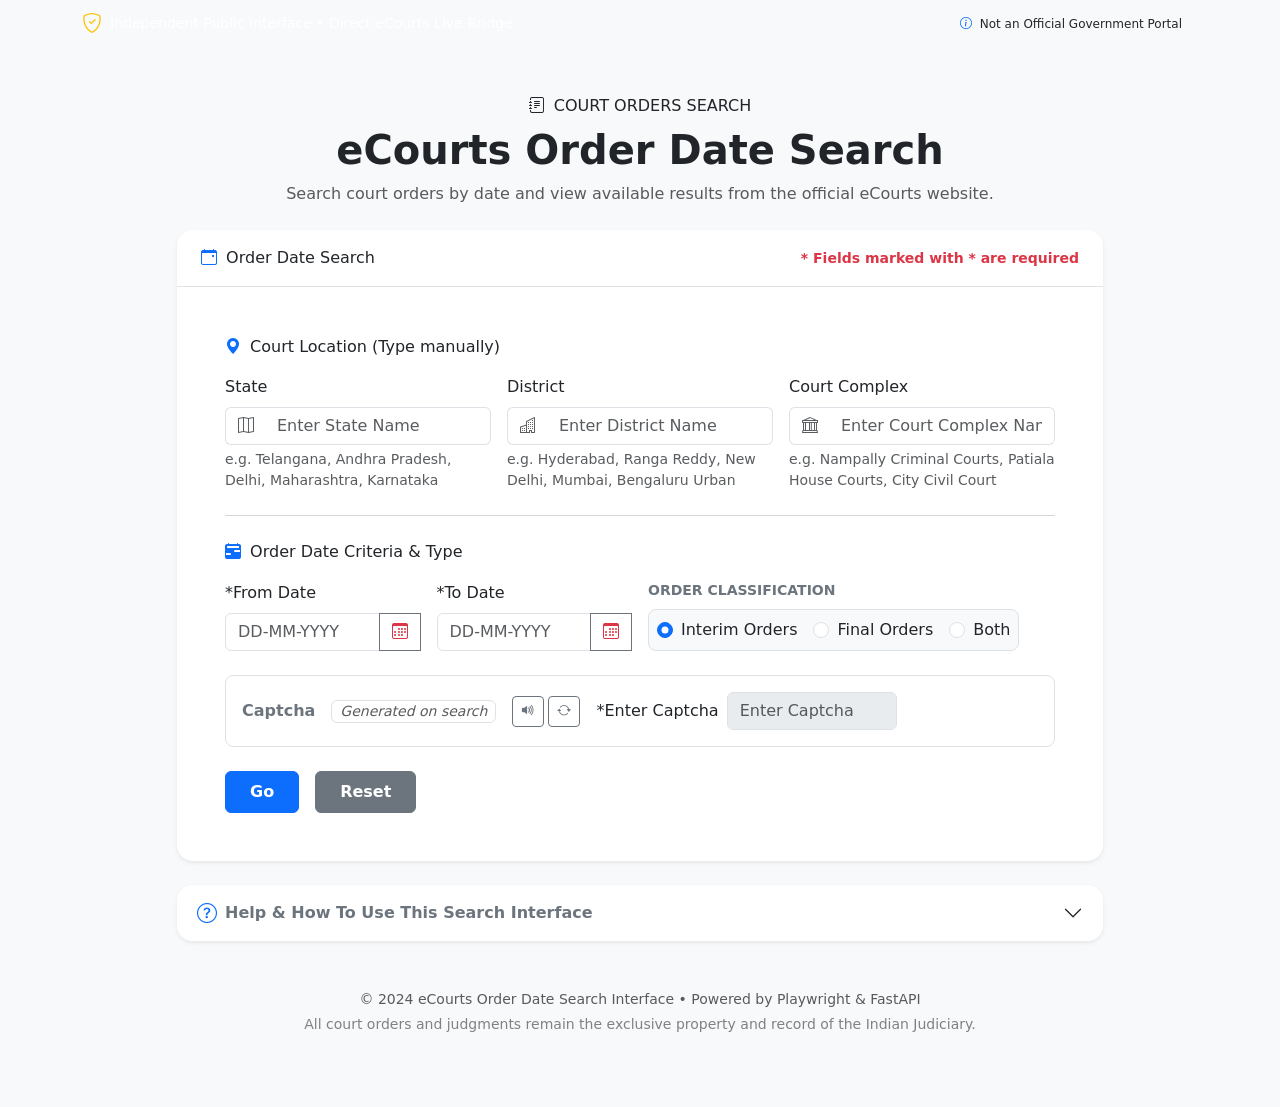
==== ecourts-order-date-search/frontend/index.html @ 29363b49 "E-courts order-date" ====
<!DOCTYPE html>
<html lang="en">
<head>
    <meta charset="UTF-8">
    <meta name="viewport" content="width=device-width, initial-scale=1.0">
    <title>eCourts Order Date Search | Official Order Retrieval</title>
    <meta name="description" content="Search court orders by date and view available results from the official eCourts website. Independent search portal.">
    
    <!-- Google Fonts: Inter -->
    <link rel="preconnect" href="https://fonts.googleapis.com">
    <link rel="preconnect" href="https://fonts.gstatic.com" crossorigin>
    <link href="https://fonts.googleapis.com/css2?family=Inter:wght@300;400;500;600;700&display=swap" rel="stylesheet">
    
    <!-- Bootstrap 5 CSS -->
    <link href="https://cdn.jsdelivr.net/npm/bootstrap@5.3.3/dist/css/bootstrap.min.css" rel="stylesheet">
    <!-- Bootstrap Icons -->
    <link rel="stylesheet" href="https://cdn.jsdelivr.net/npm/bootstrap-icons@1.11.3/font/bootstrap-icons.min.css">
    
    <!-- Custom CSS -->
    <link rel="stylesheet" href="/static/css/style.css">
</head>
<body class="bg-light">

    <!-- Top Navigation / Disclaimer Banner -->
    <header class="navbar-banner py-2 text-white">
        <div class="container d-flex justify-content-between align-items-center flex-wrap gap-2">
            <div class="d-flex align-items-center gap-2">
                <i class="bi bi-shield-check text-warning fs-5"></i>
                <span class="small fw-medium">Independent Public Interface &bull; Direct eCourts Live Bridge</span>
            </div>
            <div class="badge bg-light text-dark fw-normal rounded-pill px-3 py-1">
                <i class="bi bi-info-circle me-1 text-primary"></i> Not an Official Government Portal
            </div>
        </div>
    </header>

    <main class="container my-4 my-md-5">
        <!-- Main Card Container -->
        <div class="row justify-content-center">
            <div class="col-12 col-xl-10">

                <!-- Header Section -->
                <div class="text-center mb-4">
                    <div class="portal-badge mb-2">
                        <i class="bi bi-journal-text me-1"></i> COURT ORDERS SEARCH
                    </div>
                    <h1 class="portal-title fw-bold">eCourts Order Date Search</h1>
                    <p class="portal-subtitle text-muted mx-auto">
                        Search court orders by date and view available results from the official eCourts website.
                    </p>
                </div>

                <!-- Search Card -->
                <div class="card shadow-sm border-0 rounded-4 overflow-hidden search-card">
                    <div class="card-header bg-white border-bottom py-3 px-4 d-flex justify-content-between align-items-center flex-wrap gap-2">
                        <div class="d-flex align-items-center gap-2">
                            <span class="active-tab-indicator">
                                <i class="bi bi-calendar-event text-primary me-1"></i> Order Date Search
                            </span>
                        </div>
                        <span class="text-danger small fw-semibold">
                            * Fields marked with * are required
                        </span>
                    </div>

                    <div class="card-body p-4 p-md-5">
                        <form id="orderDateSearchForm" novalidate>
                            
                            <!-- Location Section -->
                            <div class="section-label mb-3">
                                <i class="bi bi-geo-alt-fill text-primary me-1"></i>
                                <span>Court Location (Type manually)</span>
                            </div>

                            <div class="row g-3 mb-4">
                                <!-- State Text Input -->
                                <div class="col-md-4">
                                    <label for="stateInput" class="form-label required-field">State</label>
                                    <div class="input-group">
                                        <span class="input-group-text bg-white border-end-0"><i class="bi bi-map text-muted"></i></span>
                                        <input type="text" class="form-control border-start-0" id="stateInput" name="state" placeholder="Enter State Name" required autocomplete="off">
                                    </div>
                                    <div class="invalid-feedback" id="stateFeedback">Please enter a valid State name.</div>
                                    <div class="form-text small">e.g. Telangana, Andhra Pradesh, Delhi, Maharashtra, Karnataka</div>
                                </div>

                                <!-- District Text Input -->
                                <div class="col-md-4">
                                    <label for="districtInput" class="form-label required-field">District</label>
                                    <div class="input-group">
                                        <span class="input-group-text bg-white border-end-0"><i class="bi bi-buildings text-muted"></i></span>
                                        <input type="text" class="form-control border-start-0" id="districtInput" name="district" placeholder="Enter District Name" required autocomplete="off">
                                    </div>
                                    <div class="invalid-feedback" id="districtFeedback">Please enter a valid District name.</div>
                                    <div class="form-text small">e.g. Hyderabad, Ranga Reddy, New Delhi, Mumbai, Bengaluru Urban</div>
                                </div>

                                <!-- Court Complex Text Input -->
                                <div class="col-md-4">
                                    <label for="courtComplexInput" class="form-label required-field">Court Complex</label>
                                    <div class="input-group">
                                        <span class="input-group-text bg-white border-end-0"><i class="bi bi-bank text-muted"></i></span>
                                        <input type="text" class="form-control border-start-0" id="courtComplexInput" name="court_complex" placeholder="Enter Court Complex Name" required autocomplete="off">
                                    </div>
                                    <div class="invalid-feedback" id="courtComplexFeedback">Please enter a valid Court Complex name.</div>
                                    <div class="form-text small">e.g. Nampally Criminal Courts, Patiala House Courts, City Civil Court</div>
                                </div>
                            </div>

                            <hr class="my-4 text-muted opacity-25">

                            <!-- Order Date Fields (matching screenshot) -->
                            <div class="section-label mb-3">
                                <i class="bi bi-calendar2-range-fill text-primary me-1"></i>
                                <span>Order Date Criteria &amp; Type</span>
                            </div>

                            <div class="row g-3 align-items-center mb-4">
                                <!-- From Date -->
                                <div class="col-12 col-md-4 col-lg-3">
                                    <label for="fromDateInput" class="form-label required-field">*From Date</label>
                                    <div class="input-group">
                                        <input type="text" class="form-control" id="fromDateInput" name="from_date" placeholder="DD-MM-YYYY" required pattern="\d{2}-\d{2}-\d{4}">
                                        <button class="btn btn-outline-secondary datepicker-btn" type="button" id="fromDateBtn" title="Choose date">
                                            <i class="bi bi-calendar3 text-danger"></i>
                                        </button>
                                        <input type="date" id="nativeFromDate" class="visually-hidden">
                                    </div>
                                    <div class="invalid-feedback" id="fromDateFeedback">Valid DD-MM-YYYY required.</div>
                                </div>

                                <!-- To Date -->
                                <div class="col-12 col-md-4 col-lg-3">
                                    <label for="toDateInput" class="form-label required-field">*To Date</label>
                                    <div class="input-group">
                                        <input type="text" class="form-control" id="toDateInput" name="to_date" placeholder="DD-MM-YYYY" required pattern="\d{2}-\d{2}-\d{4}">
                                        <button class="btn btn-outline-secondary datepicker-btn" type="button" id="toDateBtn" title="Choose date">
                                            <i class="bi bi-calendar3 text-danger"></i>
                                        </button>
                                        <input type="date" id="nativeToDate" class="visually-hidden">
                                    </div>
                                    <div class="invalid-feedback" id="toDateFeedback">Valid DD-MM-YYYY required.</div>
                                </div>

                                <!-- Order Type Radio Buttons -->
                                <div class="col-12 col-md-12 col-lg-6">
                                    <label class="form-label d-block text-secondary small fw-bold text-uppercase">Order Classification</label>
                                    <div class="order-type-radios p-2 rounded-3 bg-light border d-inline-flex flex-wrap gap-3">
                                        <div class="form-check form-check-inline m-0">
                                            <input class="form-check-input" type="radio" name="order_type" id="orderTypeInterim" value="interim" checked>
                                            <label class="form-check-label fw-medium" for="orderTypeInterim">Interim Orders</label>
                                        </div>
                                        <div class="form-check form-check-inline m-0">
                                            <input class="form-check-input" type="radio" name="order_type" id="orderTypeFinal" value="final">
                                            <label class="form-check-label fw-medium" for="orderTypeFinal">Final Orders</label>
                                        </div>
                                        <div class="form-check form-check-inline m-0">
                                            <input class="form-check-input" type="radio" name="order_type" id="orderTypeBoth" value="both">
                                            <label class="form-check-label fw-medium" for="orderTypeBoth">Both</label>
                                        </div>
                                    </div>
                                </div>
                            </div>

                            <!-- CAPTCHA Section (In-line as per screenshot) -->
                            <div class="captcha-container-box p-3 rounded-3 border mb-4 bg-white shadow-xs" id="captchaSection">
                                <div class="row align-items-center g-3">
                                    <div class="col-auto">
                                        <label class="form-label fw-semibold text-secondary mb-0">Captcha</label>
                                    </div>
                                    
                                    <!-- Captcha Image Display Box -->
                                    <div class="col-auto">
                                        <div class="captcha-display-frame d-flex align-items-center justify-content-center border rounded px-2" id="captchaFrame">
                                            <img id="captchaImage" src="" alt="CAPTCHA" class="d-none">
                                            <span id="captchaPlaceholderText" class="text-muted small fst-italic">Generated on search</span>
                                        </div>
                                    </div>

                                    <!-- Captcha Controls: Audio and Refresh -->
                                    <div class="col-auto d-flex gap-1">
                                        <button type="button" class="btn btn-outline-secondary btn-sm" id="captchaAudioBtn" title="Play Captcha Audio">
                                            <i class="bi bi-volume-up-fill"></i>
                                        </button>
                                        <button type="button" class="btn btn-outline-secondary btn-sm" id="captchaRefreshBtn" title="Refresh Captcha">
                                            <i class="bi bi-arrow-repeat"></i>
                                        </button>
                                    </div>

                                    <!-- Captcha Input Field -->
                                    <div class="col-12 col-sm-auto d-flex align-items-center gap-2">
                                        <label for="captchaInput" class="form-label required-field mb-0 text-nowrap">*Enter Captcha</label>
                                        <input type="text" class="form-control" id="captchaInput" name="captcha" placeholder="Enter Captcha" style="max-width: 170px;" autocomplete="off" disabled>
                                    </div>
                                    <div class="col-12 d-none" id="captchaHelperMessage">
                                        <div class="small text-primary">
                                            <i class="bi bi-info-circle me-1"></i> Click <strong>Go</strong> to begin; if CAPTCHA verification is required, it will appear here for you to solve.
                                        </div>
                                    </div>
                                </div>
                            </div>

                            <!-- Action Buttons: Go and Reset -->
                            <div class="d-flex align-items-center gap-3 mt-4">
                                <button type="submit" class="btn btn-primary px-4 py-2 fw-semibold d-flex align-items-center gap-2" id="goButton">
                                    <span class="spinner-border spinner-border-sm d-none" id="goSpinner" role="status" aria-hidden="true"></span>
                                    <span id="goButtonText">Go</span>
                                </button>
                                <button type="button" class="btn btn-secondary px-4 py-2 fw-semibold" id="resetButton">
                                    Reset
                                </button>
                            </div>

                        </form>
                    </div>
                </div>

                <!-- Status Feedback & Alerts Box -->
                <div class="mt-4" id="statusContainer" style="display: none;">
                    <div class="alert alert-dismissible fade show d-flex align-items-start gap-3 p-3 rounded-3 shadow-xs" id="statusAlert" role="alert">
                        <div id="statusIcon" class="fs-4"></div>
                        <div class="flex-grow-1">
                            <h6 class="alert-heading fw-bold mb-1" id="statusTitle">Searching...</h6>
                            <p class="mb-0 small" id="statusMessage">Processing your request...</p>
                            <!-- Progress Bar for searching state -->
                            <div class="progress mt-2 d-none" id="statusProgressBar" style="height: 6px;">
                                <div class="progress-bar progress-bar-striped progress-bar-animated bg-primary" role="progressbar" style="width: 100%"></div>
                            </div>
                        </div>
                        <button type="button" class="btn-close" data-bs-dismiss="alert" aria-label="Close"></button>
                    </div>
                </div>

                <!-- Results Section -->
                <div class="card shadow-sm border-0 rounded-4 overflow-hidden mt-4 d-none" id="resultsCard">
                    <div class="card-header bg-white py-3 px-4 d-flex justify-content-between align-items-center flex-wrap gap-2">
                        <div class="d-flex align-items-center gap-2">
                            <i class="bi bi-table text-primary fs-5"></i>
                            <h5 class="fw-bold mb-0">Court Order Records</h5>
                            <span class="badge bg-primary rounded-pill ms-2" id="resultsCountBadge">0 Orders</span>
                        </div>
                        <button class="btn btn-outline-secondary btn-sm" id="exportCsvBtn" title="Export displayed table">
                            <i class="bi bi-download me-1"></i> Export View
                        </button>
                    </div>
                    <div class="card-body p-0">
                        <div class="table-responsive">
                            <table class="table table-hover align-middle mb-0" id="resultsTable">
                                <thead class="table-light">
                                    <tr>
                                        <th scope="col" style="width: 60px;">#</th>
                                        <th scope="col">Case Number &amp; Type</th>
                                        <th scope="col">Party Names</th>
                                        <th scope="col">Order Date</th>
                                        <th scope="col">Order Type / No</th>
                                        <th scope="col">Presiding Court / Judge</th>
                                        <th scope="col" class="text-center" style="width: 170px;">Official Document</th>
                                    </tr>
                                </thead>
                                <tbody id="resultsTableBody">
                                    <!-- Rendered dynamically -->
                                </tbody>
                            </table>
                        </div>
                    </div>
                    <div class="card-footer bg-white text-muted small py-2 px-4 border-top">
                        <i class="bi bi-info-circle me-1 text-primary"></i> Document links open the official order directly from the eCourts portal in a new tab.
                    </div>
                </div>

                <!-- Collapsible Help / How To Section -->
                <div class="accordion shadow-sm rounded-4 border-0 mt-4 overflow-hidden" id="helpAccordion">
                    <div class="accordion-item border-0">
                        <h2 class="accordion-header" id="headingHelp">
                            <button class="accordion-button collapsed fw-semibold text-secondary bg-white" type="button" data-bs-toggle="collapse" data-bs-target="#collapseHelp" aria-expanded="false" aria-controls="collapseHelp">
                                <i class="bi bi-question-circle text-primary me-2 fs-5"></i> Help &amp; How To Use This Search Interface
                            </button>
                        </h2>
                        <div id="collapseHelp" class="accordion-collapse collapse" aria-labelledby="headingHelp" data-bs-parent="#helpAccordion">
                            <div class="accordion-body bg-white pt-2 pb-4 px-4 text-secondary">
                                <div class="row g-4">
                                    <div class="col-md-6">
                                        <h6 class="fw-bold text-dark"><i class="bi bi-1-circle-fill text-primary me-1"></i> Entering Location Fields</h6>
                                        <p class="small mb-2">
                                            Type the exact or standard names of the <strong>State</strong>, <strong>District</strong>, and <strong>Court Complex</strong>.
                                            Leading and trailing spaces are automatically trimmed.
                                        </p>
                                        <div class="p-2 bg-light rounded small">
                                            <strong>Example:</strong><br>
                                            State: <code>Delhi</code><br>
                                            District: <code>New Delhi</code><br>
                                            Court Complex: <code>Patiala House Courts</code>
                                        </div>
                                    </div>

                                    <div class="col-md-6">
                                        <h6 class="fw-bold text-dark"><i class="bi bi-2-circle-fill text-primary me-1"></i> Order Date Criteria</h6>
                                        <p class="small mb-2">
                                            Enter the date range in <code>DD-MM-YYYY</code> format. 
                                            You can click the calendar icon to use the system date picker.
                                        </p>
                                        <ul class="small mb-0 ps-3">
                                            <li><strong>Interim Orders:</strong> Orders issued during proceedings.</li>
                                            <li><strong>Final Orders:</strong> Concluding judgments and decrees.</li>
                                            <li><strong>Both:</strong> Retrieves all available orders.</li>
                                        </ul>
                                    </div>

                                    <div class="col-md-6">
                                        <h6 class="fw-bold text-dark"><i class="bi bi-3-circle-fill text-primary me-1"></i> CAPTCHA Verification</h6>
                                        <p class="small mb-0">
                                            When you click <strong>Go</strong>, the automated browser connects to the portal. If the official portal presents a CAPTCHA challenge, the challenge image will be displayed on screen. Type the characters into the <strong>*Enter Captcha</strong> box and submit to continue.
                                        </p>
                                    </div>

                                    <div class="col-md-6">
                                        <h6 class="fw-bold text-dark"><i class="bi bi-4-circle-fill text-primary me-1"></i> Official Document Links</h6>
                                        <p class="small mb-0">
                                            When results are found, click <strong>Open Official Order</strong>. It opens the authentic eCourts PDF link in a new secure browser tab. No copies are saved locally.
                                        </p>
                                    </div>
                                </div>
                            </div>
                        </div>
                    </div>
                </div>

                <!-- Footer -->
                <footer class="text-center text-muted small mt-5 mb-4">
                    <p class="mb-1">&copy; 2024 eCourts Order Date Search Interface &bull; Powered by Playwright &amp; FastAPI</p>
                    <p class="opacity-75">All court orders and judgments remain the exclusive property and record of the Indian Judiciary.</p>
                </footer>

            </div>
        </div>
    </main>

    <!-- Bootstrap 5 JS Bundle -->
    <script src="https://cdn.jsdelivr.net/npm/bootstrap@5.3.3/dist/js/bootstrap.bundle.min.js"></script>

    <!-- Modular Custom JavaScript Files -->
    <script src="/static/js/results.js"></script>
    <script src="/static/js/search.js"></script>
    <script src="/static/js/app.js"></script>
</body>
</html>
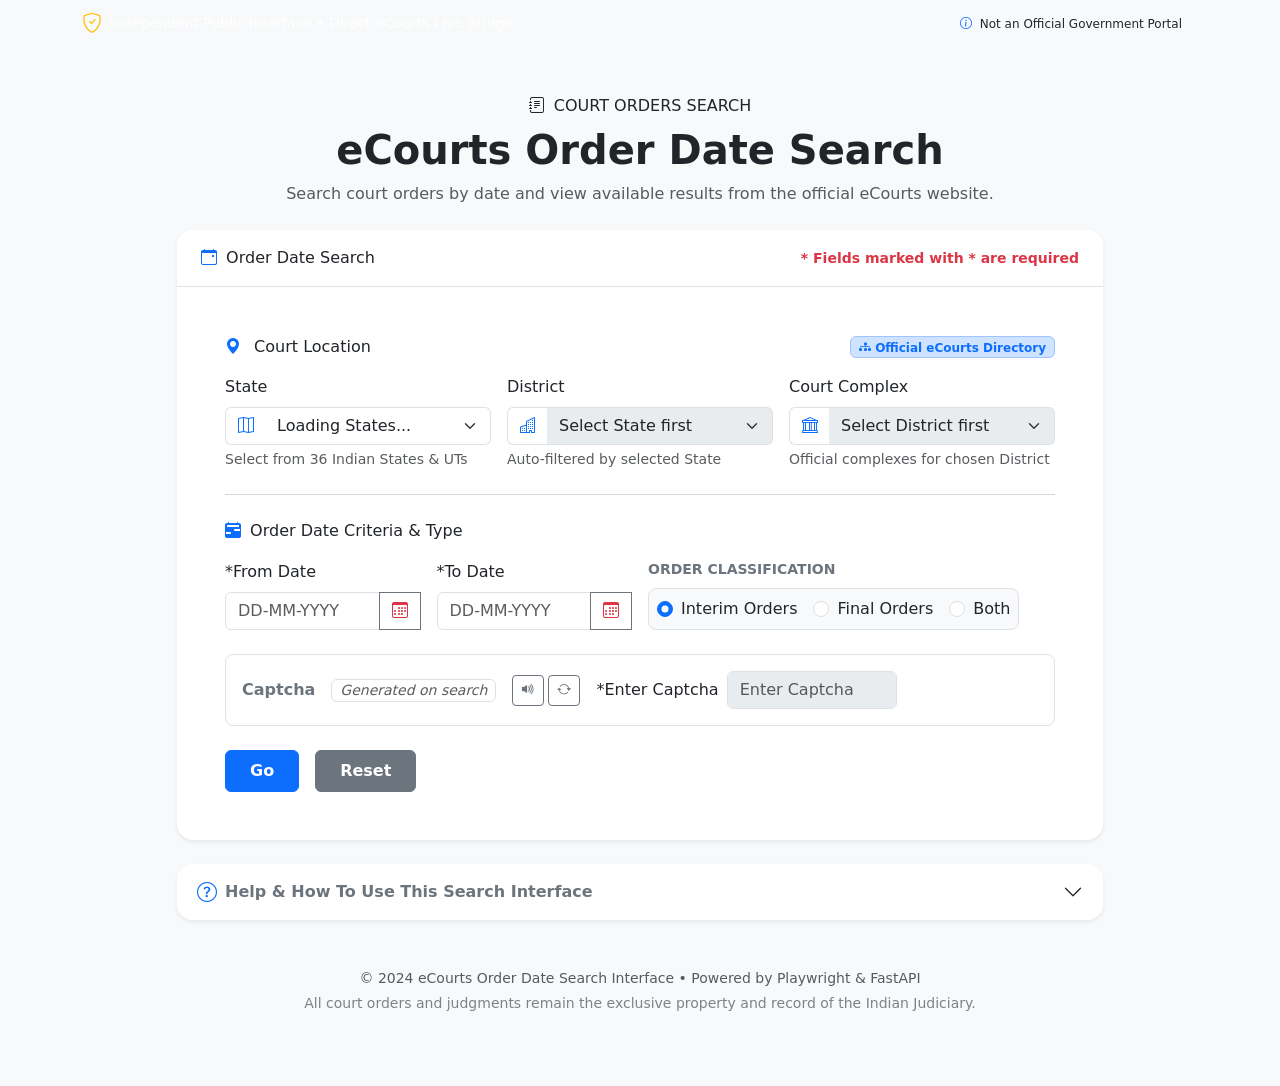
==== commit 9247ea63: "feat: add cached cascading location dropdowns for State, District, and Court Complex" ====
--- a/ecourts-order-date-search/frontend/index.html
+++ b/ecourts-order-date-search/frontend/index.html
@@ -67,43 +67,55 @@
                         <form id="orderDateSearchForm" novalidate>
                             
                             <!-- Location Section -->
-                            <div class="section-label mb-3">
-                                <i class="bi bi-geo-alt-fill text-primary me-1"></i>
-                                <span>Court Location (Type manually)</span>
+                            <!-- Location Section -->
+                            <div class="d-flex align-items-center justify-content-between mb-3 flex-wrap gap-2">
+                                <div class="section-label mb-0">
+                                    <i class="bi bi-geo-alt-fill text-primary me-2"></i>
+                                    <span>Court Location</span>
+                                </div>
+                                <span class="badge bg-primary-subtle text-primary border border-primary-subtle px-2 py-1 small">
+                                    <i class="bi bi-diagram-3-fill me-1"></i>Official eCourts Directory
+                                </span>
                             </div>
 
                             <div class="row g-3 mb-4">
-                                <!-- State Text Input -->
+                                <!-- State Dropdown -->
                                 <div class="col-md-4">
-                                    <label for="stateInput" class="form-label required-field">State</label>
-                                    <div class="input-group">
-                                        <span class="input-group-text bg-white border-end-0"><i class="bi bi-map text-muted"></i></span>
-                                        <input type="text" class="form-control border-start-0" id="stateInput" name="state" placeholder="Enter State Name" required autocomplete="off">
-                                    </div>
-                                    <div class="invalid-feedback" id="stateFeedback">Please enter a valid State name.</div>
-                                    <div class="form-text small">e.g. Telangana, Andhra Pradesh, Delhi, Maharashtra, Karnataka</div>
-                                </div>
-
-                                <!-- District Text Input -->
+                                    <label for="stateSelect" class="form-label required-field">State</label>
+                                    <div class="input-group">
+                                        <span class="input-group-text bg-white border-end-0"><i class="bi bi-map text-primary"></i></span>
+                                        <select class="form-select border-start-0" id="stateSelect" name="state" required>
+                                            <option value="" selected disabled>Loading States...</option>
+                                        </select>
+                                    </div>
+                                    <div class="invalid-feedback" id="stateFeedback">Please select a valid State.</div>
+                                    <div class="form-text small text-muted">Select from 36 Indian States &amp; UTs</div>
+                                </div>
+
+                                <!-- District Dropdown -->
                                 <div class="col-md-4">
-                                    <label for="districtInput" class="form-label required-field">District</label>
-                                    <div class="input-group">
-                                        <span class="input-group-text bg-white border-end-0"><i class="bi bi-buildings text-muted"></i></span>
-                                        <input type="text" class="form-control border-start-0" id="districtInput" name="district" placeholder="Enter District Name" required autocomplete="off">
-                                    </div>
-                                    <div class="invalid-feedback" id="districtFeedback">Please enter a valid District name.</div>
-                                    <div class="form-text small">e.g. Hyderabad, Ranga Reddy, New Delhi, Mumbai, Bengaluru Urban</div>
-                                </div>
-
-                                <!-- Court Complex Text Input -->
+                                    <label for="districtSelect" class="form-label required-field">District</label>
+                                    <div class="input-group">
+                                        <span class="input-group-text bg-white border-end-0"><i class="bi bi-buildings text-primary"></i></span>
+                                        <select class="form-select border-start-0" id="districtSelect" name="district" required disabled>
+                                            <option value="" selected disabled>Select State first</option>
+                                        </select>
+                                    </div>
+                                    <div class="invalid-feedback" id="districtFeedback">Please select a District.</div>
+                                    <div class="form-text small text-muted">Auto-filtered by selected State</div>
+                                </div>
+
+                                <!-- Court Complex Dropdown -->
                                 <div class="col-md-4">
-                                    <label for="courtComplexInput" class="form-label required-field">Court Complex</label>
-                                    <div class="input-group">
-                                        <span class="input-group-text bg-white border-end-0"><i class="bi bi-bank text-muted"></i></span>
-                                        <input type="text" class="form-control border-start-0" id="courtComplexInput" name="court_complex" placeholder="Enter Court Complex Name" required autocomplete="off">
-                                    </div>
-                                    <div class="invalid-feedback" id="courtComplexFeedback">Please enter a valid Court Complex name.</div>
-                                    <div class="form-text small">e.g. Nampally Criminal Courts, Patiala House Courts, City Civil Court</div>
+                                    <label for="courtComplexSelect" class="form-label required-field">Court Complex</label>
+                                    <div class="input-group">
+                                        <span class="input-group-text bg-white border-end-0"><i class="bi bi-bank text-primary"></i></span>
+                                        <select class="form-select border-start-0" id="courtComplexSelect" name="court_complex" required disabled>
+                                            <option value="" selected disabled>Select District first</option>
+                                        </select>
+                                    </div>
+                                    <div class="invalid-feedback" id="courtComplexFeedback">Please select a Court Complex.</div>
+                                    <div class="form-text small text-muted">Official complexes for chosen District</div>
                                 </div>
                             </div>
 
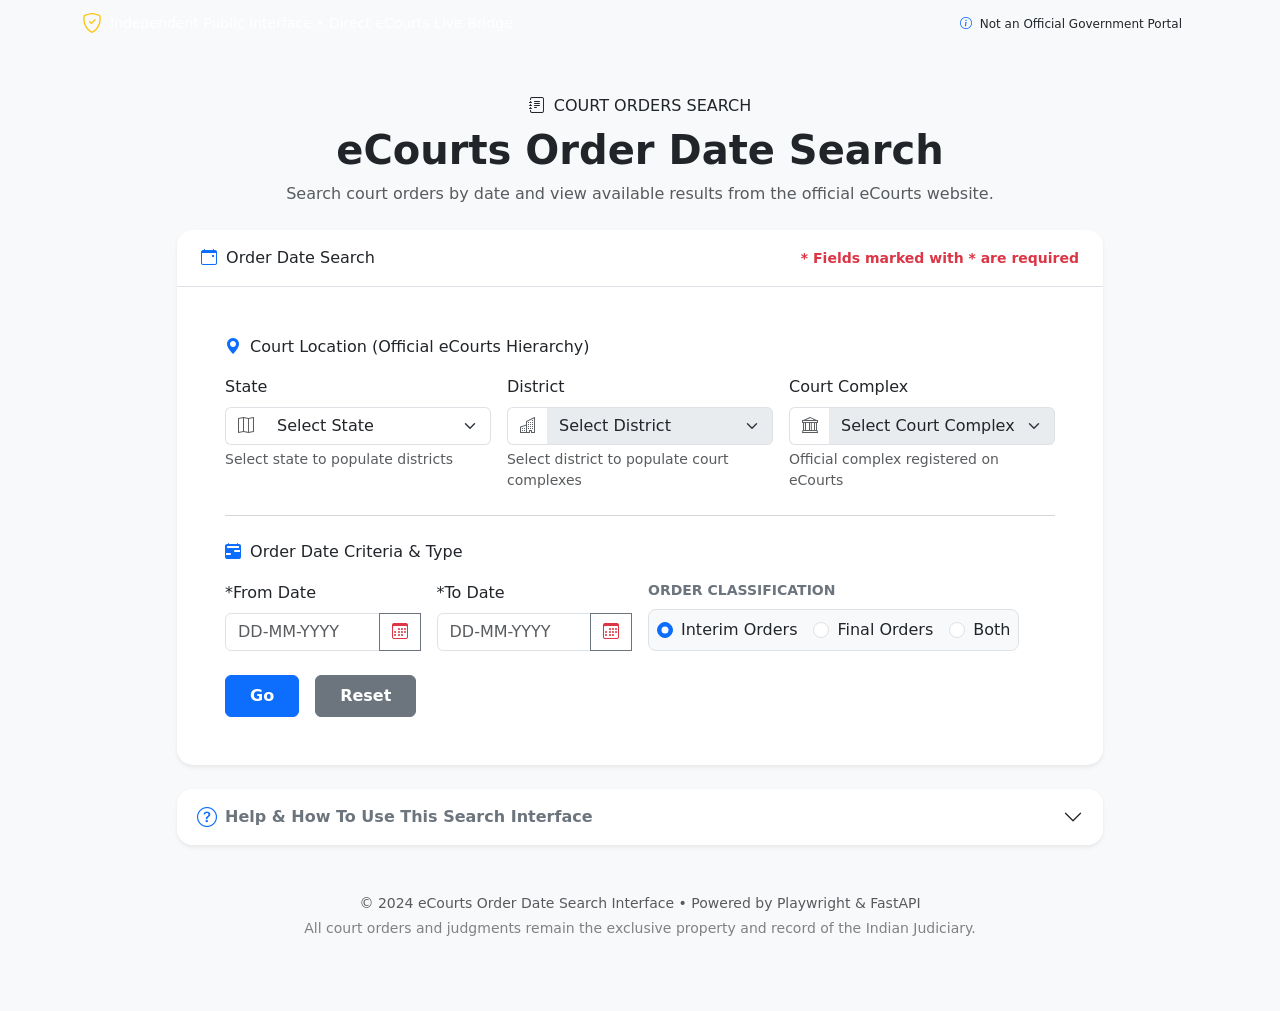
==== commit 6e4759f2: "feat: automated CAPTCHA solver using ddddocr and backend auto-retry" ====
--- a/ecourts-order-date-search/frontend/index.html
+++ b/ecourts-order-date-search/frontend/index.html
@@ -67,55 +67,49 @@
                         <form id="orderDateSearchForm" novalidate>
                             
                             <!-- Location Section -->
-                            <!-- Location Section -->
-                            <div class="d-flex align-items-center justify-content-between mb-3 flex-wrap gap-2">
-                                <div class="section-label mb-0">
-                                    <i class="bi bi-geo-alt-fill text-primary me-2"></i>
-                                    <span>Court Location</span>
-                                </div>
-                                <span class="badge bg-primary-subtle text-primary border border-primary-subtle px-2 py-1 small">
-                                    <i class="bi bi-diagram-3-fill me-1"></i>Official eCourts Directory
-                                </span>
+                            <div class="section-label mb-3">
+                                <i class="bi bi-geo-alt-fill text-primary me-1"></i>
+                                <span>Court Location (Official eCourts Hierarchy)</span>
                             </div>
 
                             <div class="row g-3 mb-4">
                                 <!-- State Dropdown -->
                                 <div class="col-md-4">
-                                    <label for="stateSelect" class="form-label required-field">State</label>
-                                    <div class="input-group">
-                                        <span class="input-group-text bg-white border-end-0"><i class="bi bi-map text-primary"></i></span>
-                                        <select class="form-select border-start-0" id="stateSelect" name="state" required>
-                                            <option value="" selected disabled>Loading States...</option>
+                                    <label for="stateInput" class="form-label required-field">State</label>
+                                    <div class="input-group">
+                                        <span class="input-group-text bg-white border-end-0"><i class="bi bi-map text-muted"></i></span>
+                                        <select class="form-select border-start-0" id="stateInput" name="state" required>
+                                            <option value="">Select State</option>
                                         </select>
                                     </div>
-                                    <div class="invalid-feedback" id="stateFeedback">Please select a valid State.</div>
-                                    <div class="form-text small text-muted">Select from 36 Indian States &amp; UTs</div>
+                                    <div class="invalid-feedback" id="stateFeedback">Please select a State.</div>
+                                    <div class="form-text small">Select state to populate districts</div>
                                 </div>
 
                                 <!-- District Dropdown -->
                                 <div class="col-md-4">
-                                    <label for="districtSelect" class="form-label required-field">District</label>
-                                    <div class="input-group">
-                                        <span class="input-group-text bg-white border-end-0"><i class="bi bi-buildings text-primary"></i></span>
-                                        <select class="form-select border-start-0" id="districtSelect" name="district" required disabled>
-                                            <option value="" selected disabled>Select State first</option>
+                                    <label for="districtInput" class="form-label required-field">District</label>
+                                    <div class="input-group">
+                                        <span class="input-group-text bg-white border-end-0"><i class="bi bi-buildings text-muted"></i></span>
+                                        <select class="form-select border-start-0" id="districtInput" name="district" required disabled>
+                                            <option value="">Select District</option>
                                         </select>
                                     </div>
                                     <div class="invalid-feedback" id="districtFeedback">Please select a District.</div>
-                                    <div class="form-text small text-muted">Auto-filtered by selected State</div>
+                                    <div class="form-text small">Select district to populate court complexes</div>
                                 </div>
 
                                 <!-- Court Complex Dropdown -->
                                 <div class="col-md-4">
-                                    <label for="courtComplexSelect" class="form-label required-field">Court Complex</label>
-                                    <div class="input-group">
-                                        <span class="input-group-text bg-white border-end-0"><i class="bi bi-bank text-primary"></i></span>
-                                        <select class="form-select border-start-0" id="courtComplexSelect" name="court_complex" required disabled>
-                                            <option value="" selected disabled>Select District first</option>
+                                    <label for="courtComplexInput" class="form-label required-field">Court Complex</label>
+                                    <div class="input-group">
+                                        <span class="input-group-text bg-white border-end-0"><i class="bi bi-bank text-muted"></i></span>
+                                        <select class="form-select border-start-0" id="courtComplexInput" name="court_complex" required disabled>
+                                            <option value="">Select Court Complex</option>
                                         </select>
                                     </div>
                                     <div class="invalid-feedback" id="courtComplexFeedback">Please select a Court Complex.</div>
-                                    <div class="form-text small text-muted">Official complexes for chosen District</div>
+                                    <div class="form-text small">Official complex registered on eCourts</div>
                                 </div>
                             </div>
 
@@ -174,8 +168,8 @@
                                 </div>
                             </div>
 
-                            <!-- CAPTCHA Section (In-line as per screenshot) -->
-                            <div class="captcha-container-box p-3 rounded-3 border mb-4 bg-white shadow-xs" id="captchaSection">
+                            <!-- CAPTCHA Section (Hidden - 100% Automated by Backend) -->
+                            <div class="captcha-container-box p-3 rounded-3 border mb-4 bg-white shadow-xs d-none" id="captchaSection">
                                 <div class="row align-items-center g-3">
                                     <div class="col-auto">
                                         <label class="form-label fw-semibold text-secondary mb-0">Captcha</label>
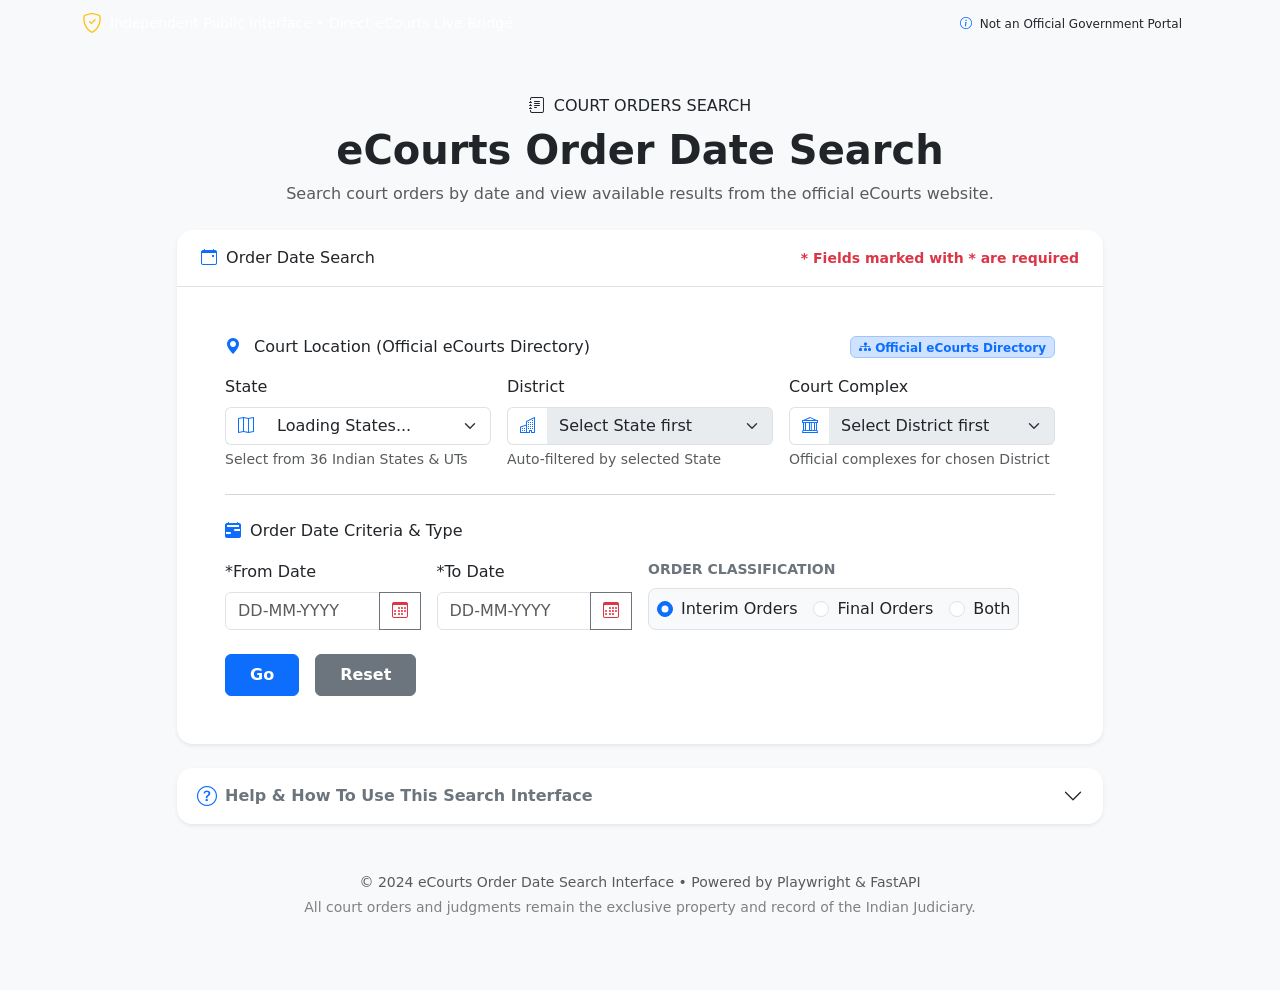
==== commit 3c6eb8ed: "Merge origin/main into improvements" ====
--- a/ecourts-order-date-search/frontend/index.html
+++ b/ecourts-order-date-search/frontend/index.html
@@ -67,49 +67,54 @@
                         <form id="orderDateSearchForm" novalidate>
                             
                             <!-- Location Section -->
-                            <div class="section-label mb-3">
-                                <i class="bi bi-geo-alt-fill text-primary me-1"></i>
-                                <span>Court Location (Official eCourts Hierarchy)</span>
+                            <div class="d-flex align-items-center justify-content-between mb-3 flex-wrap gap-2">
+                                <div class="section-label mb-0">
+                                    <i class="bi bi-geo-alt-fill text-primary me-2"></i>
+                                    <span>Court Location (Official eCourts Directory)</span>
+                                </div>
+                                <span class="badge bg-primary-subtle text-primary border border-primary-subtle px-2 py-1 small">
+                                    <i class="bi bi-diagram-3-fill me-1"></i>Official eCourts Directory
+                                </span>
                             </div>
 
                             <div class="row g-3 mb-4">
                                 <!-- State Dropdown -->
                                 <div class="col-md-4">
-                                    <label for="stateInput" class="form-label required-field">State</label>
-                                    <div class="input-group">
-                                        <span class="input-group-text bg-white border-end-0"><i class="bi bi-map text-muted"></i></span>
-                                        <select class="form-select border-start-0" id="stateInput" name="state" required>
-                                            <option value="">Select State</option>
+                                    <label for="stateSelect" class="form-label required-field">State</label>
+                                    <div class="input-group">
+                                        <span class="input-group-text bg-white border-end-0"><i class="bi bi-map text-primary"></i></span>
+                                        <select class="form-select border-start-0" id="stateSelect" name="state" required>
+                                            <option value="" selected disabled>Loading States...</option>
                                         </select>
                                     </div>
-                                    <div class="invalid-feedback" id="stateFeedback">Please select a State.</div>
-                                    <div class="form-text small">Select state to populate districts</div>
+                                    <div class="invalid-feedback" id="stateFeedback">Please select a valid State.</div>
+                                    <div class="form-text small text-muted">Select from 36 Indian States &amp; UTs</div>
                                 </div>
 
                                 <!-- District Dropdown -->
                                 <div class="col-md-4">
-                                    <label for="districtInput" class="form-label required-field">District</label>
-                                    <div class="input-group">
-                                        <span class="input-group-text bg-white border-end-0"><i class="bi bi-buildings text-muted"></i></span>
-                                        <select class="form-select border-start-0" id="districtInput" name="district" required disabled>
-                                            <option value="">Select District</option>
+                                    <label for="districtSelect" class="form-label required-field">District</label>
+                                    <div class="input-group">
+                                        <span class="input-group-text bg-white border-end-0"><i class="bi bi-buildings text-primary"></i></span>
+                                        <select class="form-select border-start-0" id="districtSelect" name="district" required disabled>
+                                            <option value="" selected disabled>Select State first</option>
                                         </select>
                                     </div>
                                     <div class="invalid-feedback" id="districtFeedback">Please select a District.</div>
-                                    <div class="form-text small">Select district to populate court complexes</div>
+                                    <div class="form-text small text-muted">Auto-filtered by selected State</div>
                                 </div>
 
                                 <!-- Court Complex Dropdown -->
                                 <div class="col-md-4">
-                                    <label for="courtComplexInput" class="form-label required-field">Court Complex</label>
-                                    <div class="input-group">
-                                        <span class="input-group-text bg-white border-end-0"><i class="bi bi-bank text-muted"></i></span>
-                                        <select class="form-select border-start-0" id="courtComplexInput" name="court_complex" required disabled>
-                                            <option value="">Select Court Complex</option>
+                                    <label for="courtComplexSelect" class="form-label required-field">Court Complex</label>
+                                    <div class="input-group">
+                                        <span class="input-group-text bg-white border-end-0"><i class="bi bi-bank text-primary"></i></span>
+                                        <select class="form-select border-start-0" id="courtComplexSelect" name="court_complex" required disabled>
+                                            <option value="" selected disabled>Select District first</option>
                                         </select>
                                     </div>
                                     <div class="invalid-feedback" id="courtComplexFeedback">Please select a Court Complex.</div>
-                                    <div class="form-text small">Official complex registered on eCourts</div>
+                                    <div class="form-text small text-muted">Official complexes for chosen District</div>
                                 </div>
                             </div>
 
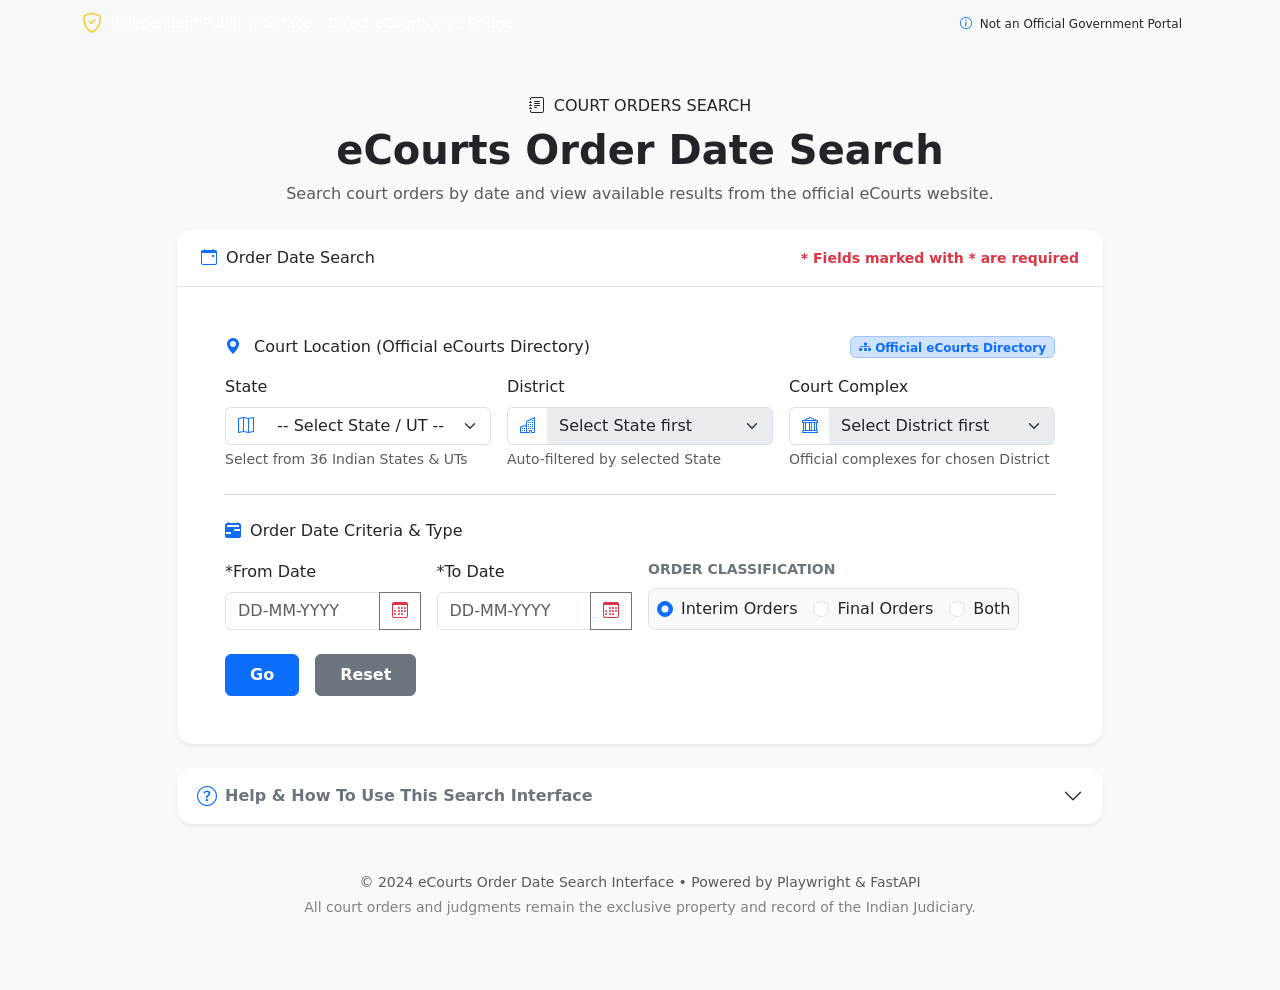
==== commit 43edde0c: "feat: synchronize complete 36 states locations cache and offline dataset" ====
--- a/ecourts-order-date-search/frontend/index.html
+++ b/ecourts-order-date-search/frontend/index.html
@@ -84,7 +84,43 @@
                                     <div class="input-group">
                                         <span class="input-group-text bg-white border-end-0"><i class="bi bi-map text-primary"></i></span>
                                         <select class="form-select border-start-0" id="stateSelect" name="state" required>
-                                            <option value="" selected disabled>Loading States...</option>
+                                            <option value="" selected disabled>-- Select State / UT --</option>
+                                            <option value="Andaman and Nicobar" data-state-code="28">Andaman and Nicobar</option>
+                                            <option value="Andhra Pradesh" data-state-code="2">Andhra Pradesh</option>
+                                            <option value="Arunachal Pradesh" data-state-code="36">Arunachal Pradesh</option>
+                                            <option value="Assam" data-state-code="6">Assam</option>
+                                            <option value="Bihar" data-state-code="8">Bihar</option>
+                                            <option value="Chandigarh" data-state-code="27">Chandigarh</option>
+                                            <option value="Chhattisgarh" data-state-code="18">Chhattisgarh</option>
+                                            <option value="Dadra and Nagar Haveli and Daman and Diu" data-state-code="Dadra and Nagar Haveli and Daman and Diu">Dadra and Nagar Haveli and Daman and Diu</option>
+                                            <option value="Delhi" data-state-code="26">Delhi</option>
+                                            <option value="Goa" data-state-code="30">Goa</option>
+                                            <option value="Gujarat" data-state-code="17">Gujarat</option>
+                                            <option value="Haryana" data-state-code="Haryana">Haryana</option>
+                                            <option value="Himachal Pradesh" data-state-code="Himachal Pradesh">Himachal Pradesh</option>
+                                            <option value="Jammu and Kashmir" data-state-code="Jammu and Kashmir">Jammu and Kashmir</option>
+                                            <option value="Jharkhand" data-state-code="Jharkhand">Jharkhand</option>
+                                            <option value="Karnataka" data-state-code="Karnataka">Karnataka</option>
+                                            <option value="Kerala" data-state-code="Kerala">Kerala</option>
+                                            <option value="Ladakh" data-state-code="Ladakh">Ladakh</option>
+                                            <option value="Lakshadweep" data-state-code="Lakshadweep">Lakshadweep</option>
+                                            <option value="Madhya Pradesh" data-state-code="Madhya Pradesh">Madhya Pradesh</option>
+                                            <option value="Maharashtra" data-state-code="Maharashtra">Maharashtra</option>
+                                            <option value="Manipur" data-state-code="Manipur">Manipur</option>
+                                            <option value="Meghalaya" data-state-code="Meghalaya">Meghalaya</option>
+                                            <option value="Mizoram" data-state-code="Mizoram">Mizoram</option>
+                                            <option value="Nagaland" data-state-code="Nagaland">Nagaland</option>
+                                            <option value="Odisha" data-state-code="Odisha">Odisha</option>
+                                            <option value="Puducherry" data-state-code="Puducherry">Puducherry</option>
+                                            <option value="Punjab" data-state-code="Punjab">Punjab</option>
+                                            <option value="Rajasthan" data-state-code="Rajasthan">Rajasthan</option>
+                                            <option value="Sikkim" data-state-code="Sikkim">Sikkim</option>
+                                            <option value="Tamil Nadu" data-state-code="Tamil Nadu">Tamil Nadu</option>
+                                            <option value="Telangana" data-state-code="Telangana">Telangana</option>
+                                            <option value="Tripura" data-state-code="Tripura">Tripura</option>
+                                            <option value="Uttar Pradesh" data-state-code="Uttar Pradesh">Uttar Pradesh</option>
+                                            <option value="Uttarakhand" data-state-code="Uttarakhand">Uttarakhand</option>
+                                            <option value="West Bengal" data-state-code="West Bengal">West Bengal</option>
                                         </select>
                                     </div>
                                     <div class="invalid-feedback" id="stateFeedback">Please select a valid State.</div>
@@ -350,8 +386,9 @@
     <script src="https://cdn.jsdelivr.net/npm/bootstrap@5.3.3/dist/js/bootstrap.bundle.min.js"></script>
 
     <!-- Modular Custom JavaScript Files -->
-    <script src="/static/js/results.js"></script>
-    <script src="/static/js/search.js"></script>
-    <script src="/static/js/app.js"></script>
+    <script src="/static/js/locations_data.js?v=2"></script>
+    <script src="/static/js/results.js?v=2"></script>
+    <script src="/static/js/search.js?v=2"></script>
+    <script src="/static/js/app.js?v=2"></script>
 </body>
 </html>
